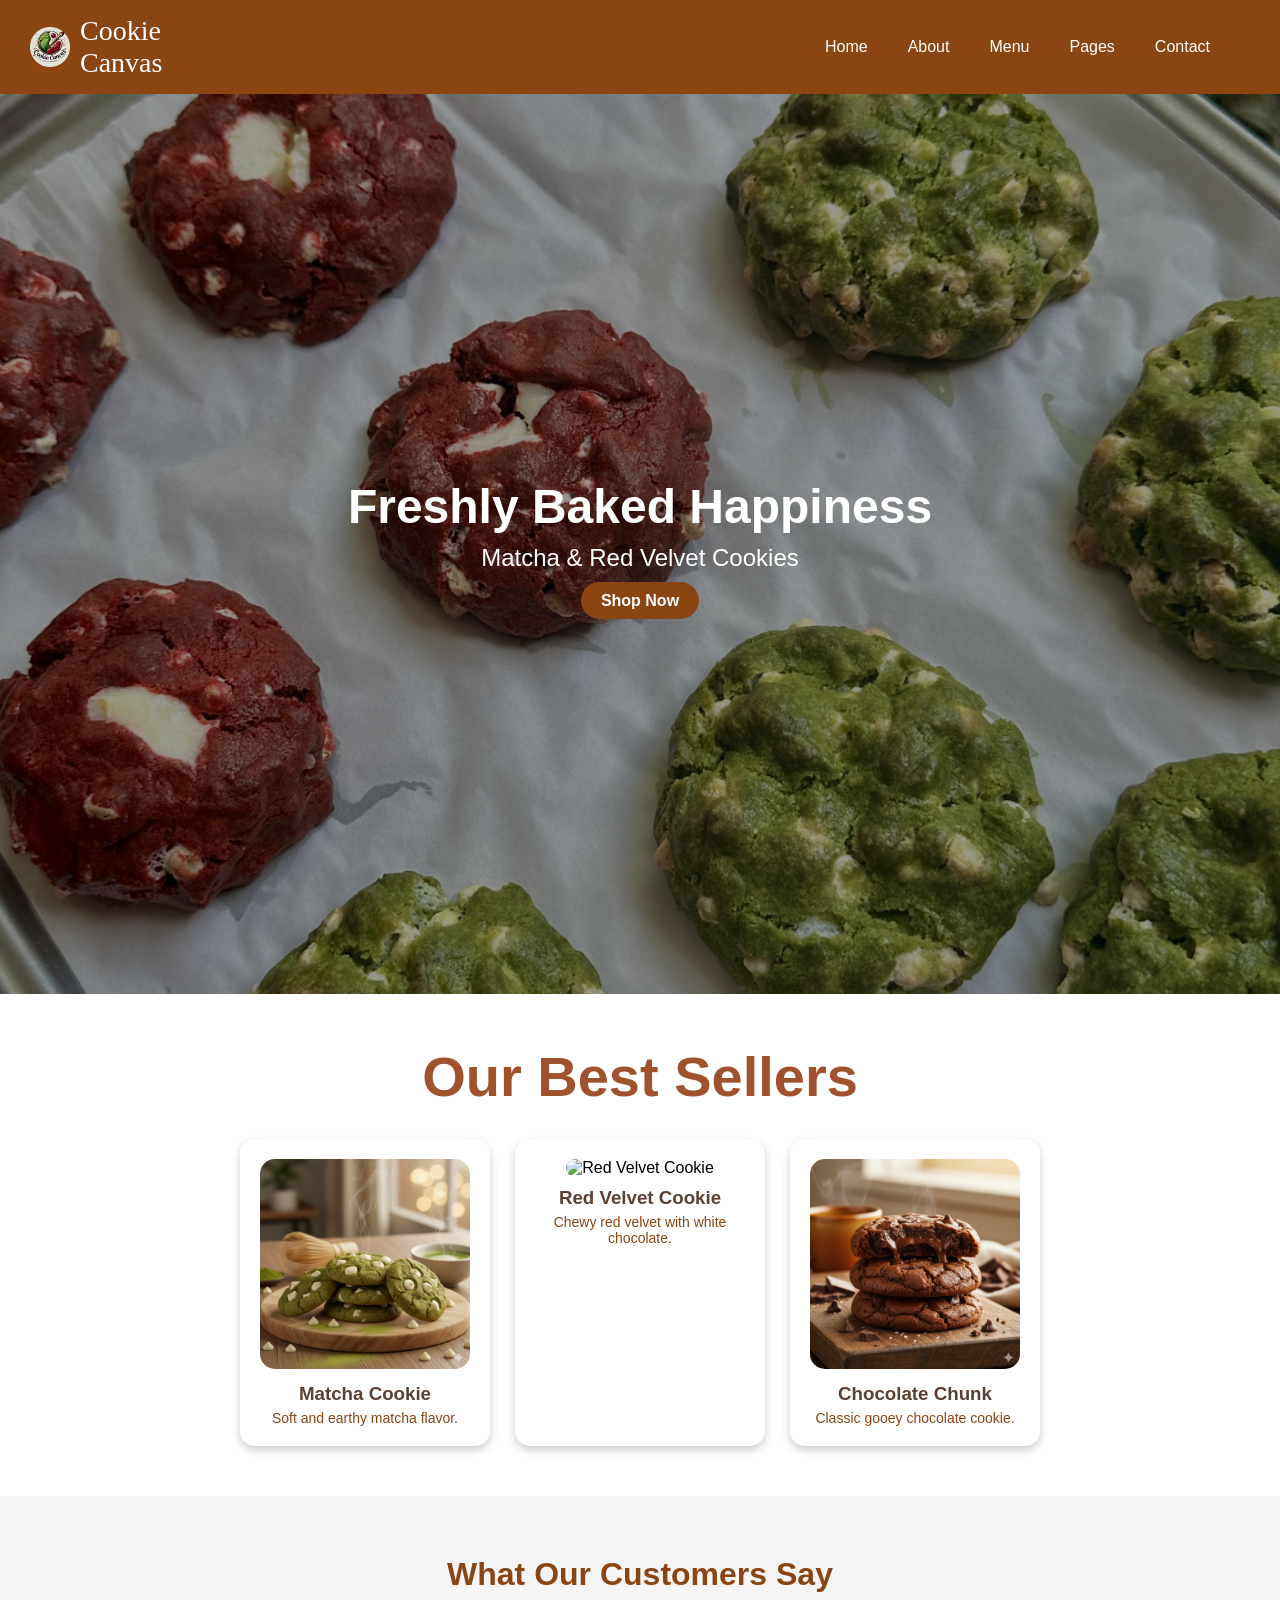
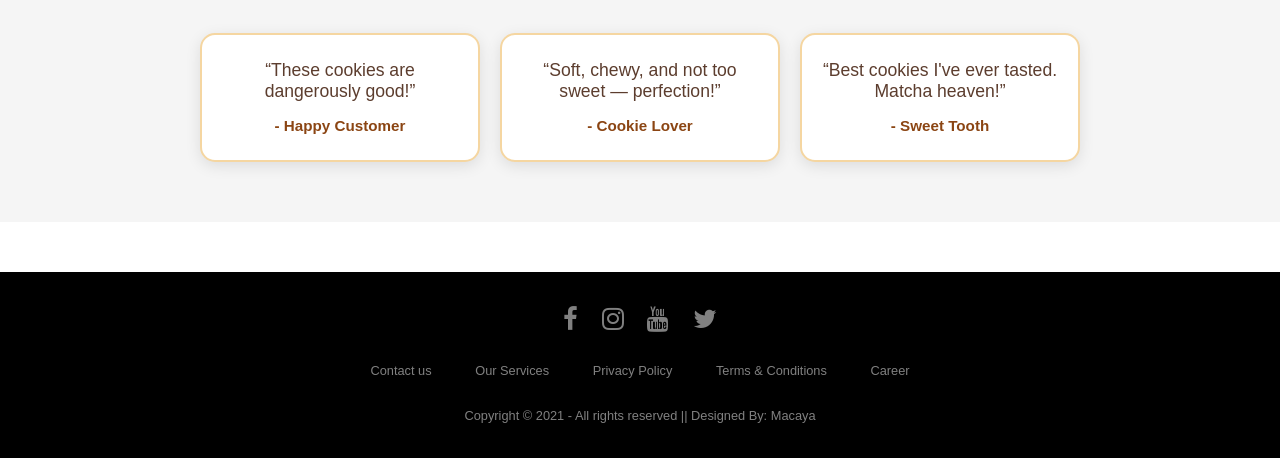
==== index.html @ 26f662c9 "Add files via upload initial upload" ====
<!DOCTYPE html>
<html>
    <head>
        <meta charset="UTF-8" />
        <meta name="viewport" content="width=device-width, initial-scale=1.0" />
        <title>Cookies Canvas</title>

        <!-- Font Awesome for icons -->
        <link rel="stylesheet" href="https://cdnjs.cloudflare.com/ajax/libs/font-awesome/4.7.0/css/font-awesome.min.css">
        <!-- Css File -->
        <link rel="stylesheet" href="cookie.css">
    </head>

    <body class="mainPage-body">
        <!-- Navigation Bar -->
        <nav class="navbar">
            <div class="logo-container">
                <img src="Logo.png" alt="Cookie Canvas Logo">
                <span class="site-title">Cookie Canvas</span>
            </div>
                <ul class="nav-links">
                    <li><a href="#">Home</a></li>
                    <li><a href="about.html">About</a></li>
                    <li><a href="menu.html">Menu</a></li>
                    <li><a href="#">Pages</a></li>
                    <li><a href="#">Contact</a></li>
                </ul>
        </nav>

        <!-- Section 1 -->
        <section class="hero">
            <div class="hero-content">
                <h1>Freshly Baked Happiness</h1>
                <p>Matcha & Red Velvet Cookies</p>
                <a href="menu.html" class="shop-btn">Shop Now</a>
            </div>
        </section>


        <!-- Product Section -->
        <section id="products" class="product-section">
            <h2>Our Best Sellers</h2>
                <div class="product-grid">
                    <div class="product-card">
                    <img src="matcha.png" alt="Matcha Cookie" />
                    <h3>Matcha Cookie</h3>
                    <p>Soft and earthy matcha flavor.</p>
                </div>

            <div class="product-card">
                <img src="red velvet2.png" alt="Red Velvet Cookie" />
                <h3>Red Velvet Cookie</h3>
                <p>Chewy red velvet with white chocolate.</p>
            </div>

            <div class="product-card">
                <img src="Choco.png" alt="Chocolate Chunk" />
                <h3>Chocolate Chunk</h3>
                <p>Classic gooey chocolate cookie.</p>
            </div>
        </section>

        <!-- Section 2 -->
        <section class="testimonials">
            <h2>What Our Customers Say</h2>
            <div class="testimonial-container">
                <div class="testimonial">
                    <p>“These cookies are dangerously good!” </p>
                    <span>- Happy Customer</span>
                </div>

                <div class="testimonial">
                    <p>“Soft, chewy, and not too sweet — perfection!” </p>
                    <span>- Cookie Lover</span>
                </div>

                <div class="testimonial">
                    <p>“Best cookies I've ever tasted. Matcha heaven!” </p>
                    <span>- Sweet Tooth</span>
                </div>
            </div>
        </section>

        <!-- Footer -->
        <footer>
            <div class="footer">
            <div class="row">
            <a href="https://www.facebook.com/"><i class="fa fa-facebook"></i></a>
            <a href="https://www.instagram.com/"><i class="fa fa-instagram"></i></a>
            <a href="https://www.youtube.com/"><i class="fa fa-youtube"></i></a>
            <a href="https://x.com/"><i class="fa fa-twitter"></i></a>
            </div>
            
            <div class="row">
            <ul>
            <li><a href="#">Contact us</a></li>
            <li><a href="#">Our Services</a></li>
            <li><a href="#">Privacy Policy</a></li>
            <li><a href="#">Terms & Conditions</a></li>
            <li><a href="#">Career</a></li>
            </ul>
            </div>
            
            <div class="row">
            Copyright © 2021 - All rights reserved || Designed By: Macaya 
            </div>
            </div>
        </footer>


    </body>
</html>
---- cookie.css ----
* {
    margin: 0;
    padding: 0;
    box-sizing: border-box;
    font-family: 'Poppins', sans-serif;
}


/*------------------LOG IN PAGE------------------*/
.login-body{
    background-image: url('logInPage.png');
    background-size: cover;
    background-position: center;
    background-repeat: no-repeat;
    height: 100vh;
    display: flex;
    justify-content: center;
    align-items: center;
}

.login-container{
    background: rgb(255, 255, 255, 0.15);
    backdrop-filter: blur(10px);
    -webkit-backdrop-filter: blur(10px);
    border: 1px solid rgba(255, 255, 255, 0.25);
    border-radius: 15px;
    padding: 40px 50px;
    text-align: center;
    box-shadow: 0 4px 30px rgb(0, 0, 0, 0.2);
    width: 350px notes
}

.login-container h1 {
    color: #8b4513;
    margin-bottom: 10px;
}

.login-container p {
    color: white;
    margin-bottom: 20px;
    text-align: center;
}

#loginForm{
    display: flex;
    flex-direction: column;
    align-items: center;
}

.login-container input {
    width: 100%;
    padding: 10px;
    margin: 10px 0;
    border-radius: 8px;
    border: none;
    font-size: 14px;
}

.login-container button {
    background-color: #8B4513;
    color: white;
    border: none;
    padding: 10px 20px;
    border-radius: 20px;
    font-size: 16px;
    cursor: pointer;
    transition: background 0.3s ease;
}

.login-container button:hover {
    background-color: #a0522d;
}

.small-text {
    font-size: 0.9em;
    color: #fff;
    margin-top: 10px;
    cursor: pointer;
}



/*------------------MAIN PAGE------------------*/
.mainPage-body {
  background-color: white;
  font-family: 'Poppins', sans-serif;
}

.navbar {
    background-color: #8B4513;
    align-items: center;
    color: white;
    display: flex;
    justify-content: flex-start;
    padding: 15px 30px;
}

.logo-container {
    display: flex;
    align-items: center;
    margin-right: 50%;
}

.logo-container img {
    height: 40px;
    margin-right: 10px;
}

.site-title {
    font-family: 'Playfair Display', serif;
    font-size: 28px;
    color: white;
}

.nav-links {
    list-style: none;
    display: flex;
    padding: 0;
    margin: 0;
}

.nav-links li {
    margin-right: 40px;
}

.nav-links a {
    text-decoration: none;
    color: white;
    font-family: 'Open Sans', sans-serif;
    font-size: 16px;
    transition: color 0.3s ease;
}

.nav-links a:hover {
    color: #f5d6a1;
}

.nav-links .active a {
    background-color: #e0e6d6;
    padding: 8px 15px;
    border-radius: 5px;
    color: #333;
}




.logout {
    background-color: #fff8dc;
    color: black;
    padding: 6px 12px;
    border-radius: 8px;
}

 add this 
.nav-links a.logout {
  color: black;
}

.logout:hover {
  background-color: #f3e5ab;
}
  

/*Section 1*/
.hero {
    background-image: url('cookies2.jpeg');
    background-size: cover;
    background-position: center;
    background-repeat: no-repeat;
    height: 100vh;
    display: flex;
    justify-content: center;
    align-items: center;
    text-align: center;
    color: white;
    position: relative;
}

.hero::before {
    content: "";
    position: absolute;
    top: 0;
    left: 0;
    width: 100%;
    height: 100%;
    background: rgba(0, 0, 0, 0.4);
    z-index: 1;
}

.hero-content {
    position: relative;
    z-index: 2;
}

.hero h1 {
    font-size: 3em;
    margin-bottom: 10px;
}

.hero p {
    font-size: 1.5em;
    margin-bottom: 20px;
}

.shop-btn {
    background-color: #8B4513;
    color: white;
    padding: 10px 20px;
    border-radius: 20px;
    text-decoration: none;
    font-weight: bold;
    transition: background 0.3s ease;
}

.shop-btn:hover {
    background-color: #a0522d;
}

/* Section 2 */
.testimonials {
    background-color: whitesmoke;
    padding: 60px 20px;
    text-align: center;
}

.testimonials h2 {
    color: #8B4513;
    font-size: 2em;
    margin-bottom: 40px;
}

.testimonial-container {
    display: flex;
    flex-wrap: wrap;
    justify-content: center;
    gap: 20px;
}

.testimonial { /*box*/
    background: #fff;
    border: 2px solid #f5d6a1;
    border-radius: 15px;
    box-shadow: 0 4px 15px rgba(0, 0, 0, 0.1);
    width: 280px;
    padding: 25px 20px;
    transition: transform 0.3s ease, box-shadox 0.3 ease;
}

.testimonial:hover {
    transform: translateY(-5px);
    box-shadow: 0 6px 20px rgba(0, 0, 0, 0.15);
}

.testimonial p {
    color: #5c3d2e;
    font-size: 1.1em;
    margin-bottom: 15px;
}

.testimonial span {
    color: #8B4513;
    font-weight: bold;
    font-size: 0.95em;
}

.footer {
  background: #000;
  color: gray;
  padding: 20px 0;
  font-family: 'Play', sans-serif;
  text-align: center;
  width: 100%;
  position: relative; /* or fixed if you want it always visible */
  bottom: 0;
  left: 0;
  margin-top: 50px;
}

.footer .row {
  width: 100%;
  margin: 10px 0;
  padding: 5px 0;
  font-size: 0.8em;
}

.footer .row a {
  text-decoration: none;
  color: gray;
  transition: 0.5s;
}

.footer .row a:hover {
  color: #fff;
}

.footer .row ul {
  width: 100%;
  padding: 0;
  margin: 10px 0;
}

.footer .row ul li {
  display: inline-block;
  margin: 0 20px;
}

.footer .row a i {
  font-size: 2em;
  margin: 0 10px;
}

/* Responsive footer */
@media (max-width: 720px) {
  .footer {
    text-align: left;
    padding: 5%;
  }

  .footer .row ul li {
    display: block;
    margin: 10px 0;
    text-align: left;
  }

  .footer .row a i {
    margin: 0 5%;
  }
}


/*------------------MENU PAGE------------------*/
/* Product Section */
.product-section {
    text-align: center;
    padding: 50px 20px;
}

.product-section h2 {
    color: #a0522d;
    margin-bottom: 30px;
}

.section-description {
    color: #6c757d;
    font-size: 1rem;
    font-weight: 400;
    max-width: 600px;
    margin: 0 auto 25px auto;
}

.product-grid {
    display: flex;
    justify-content: center;
    flex-wrap: wrap;
    gap: 25px;
}

.product-card { /*Card sa 3*/
    background: #fff;
    border-radius: 15px;
    box-shadow: 0 4px 10px rgb(0, 0, 0, 0.2);
    padding: 20px;
    width: 250px;
    transition: transform 0.3s, box-shadow 0.3s;
}

.product-card:hover {
    transform: scale(1.05);
    box-shadow: 0 6px 15px rgba(0, 0, 0, 0.3);
}

.product-card img {
    width: 100%;
    border-radius: 15px;
}

.product-card h3 {
    color: #5c4033;
    margin: 10px 0 5px;
}

.product-card p {
    color: #8B4513;
    font-size: 14px;
}

.product-card button {
    margin-top: 10px;
    padding: 8px 15px;
    background-color: #a0522d;
    color: white;
    border: none;
    border-radius: 15px;
    cursor: pointer;
    transition: 0.3s;
}

.product-card button:hover {
    background-color: #8B4513;
}


.product-section h2 {
    font-size: 3.5em;
}

.product-card span {
    display: block;
    margin-top: 10px;
    font-weight: bold;
    color: #a0522d;
}

/*------------------ABOUT PAGE------------------*/
.about-section {
    display: flex;
    align-items: center;
    justify-content: center;
    gap: 50px;
    padding: 80px 10%;
    background-color: white;
}

.about-image img {
    width: 380px;
    height: auto;
    border-radius: 20px;
    box-shadow: 0 4px 15px rgba(0, 0, 0, 0.1);
}

.about-content {
    max-width: 500px;
    color: #333;
}

.about-content h2 {
    font-size: 1.8em;
    color: #2b2b2b;
    margin-bottom: 15px;
}

.about-content p {
    font-size: 1em;
    line-height: 1.6;
    color: #555;
    margin-bottom: 15px;
}

.contact-card {
    background-color: #2b2b2b;
    color: #fff;
    border-radius: 12px;
    padding: 25px;
    box-shadow: 0 5px 20px rgba(0, 0, 0, 0.15);
    width: 72%;
}

.contact-card h3 {
    margin-bottom: 15px;
    font-size: 1.2em;
}

.contact-card p {
    margin: 8px 0;
    font-size: 0.95em;
    color: lightgrey;
}
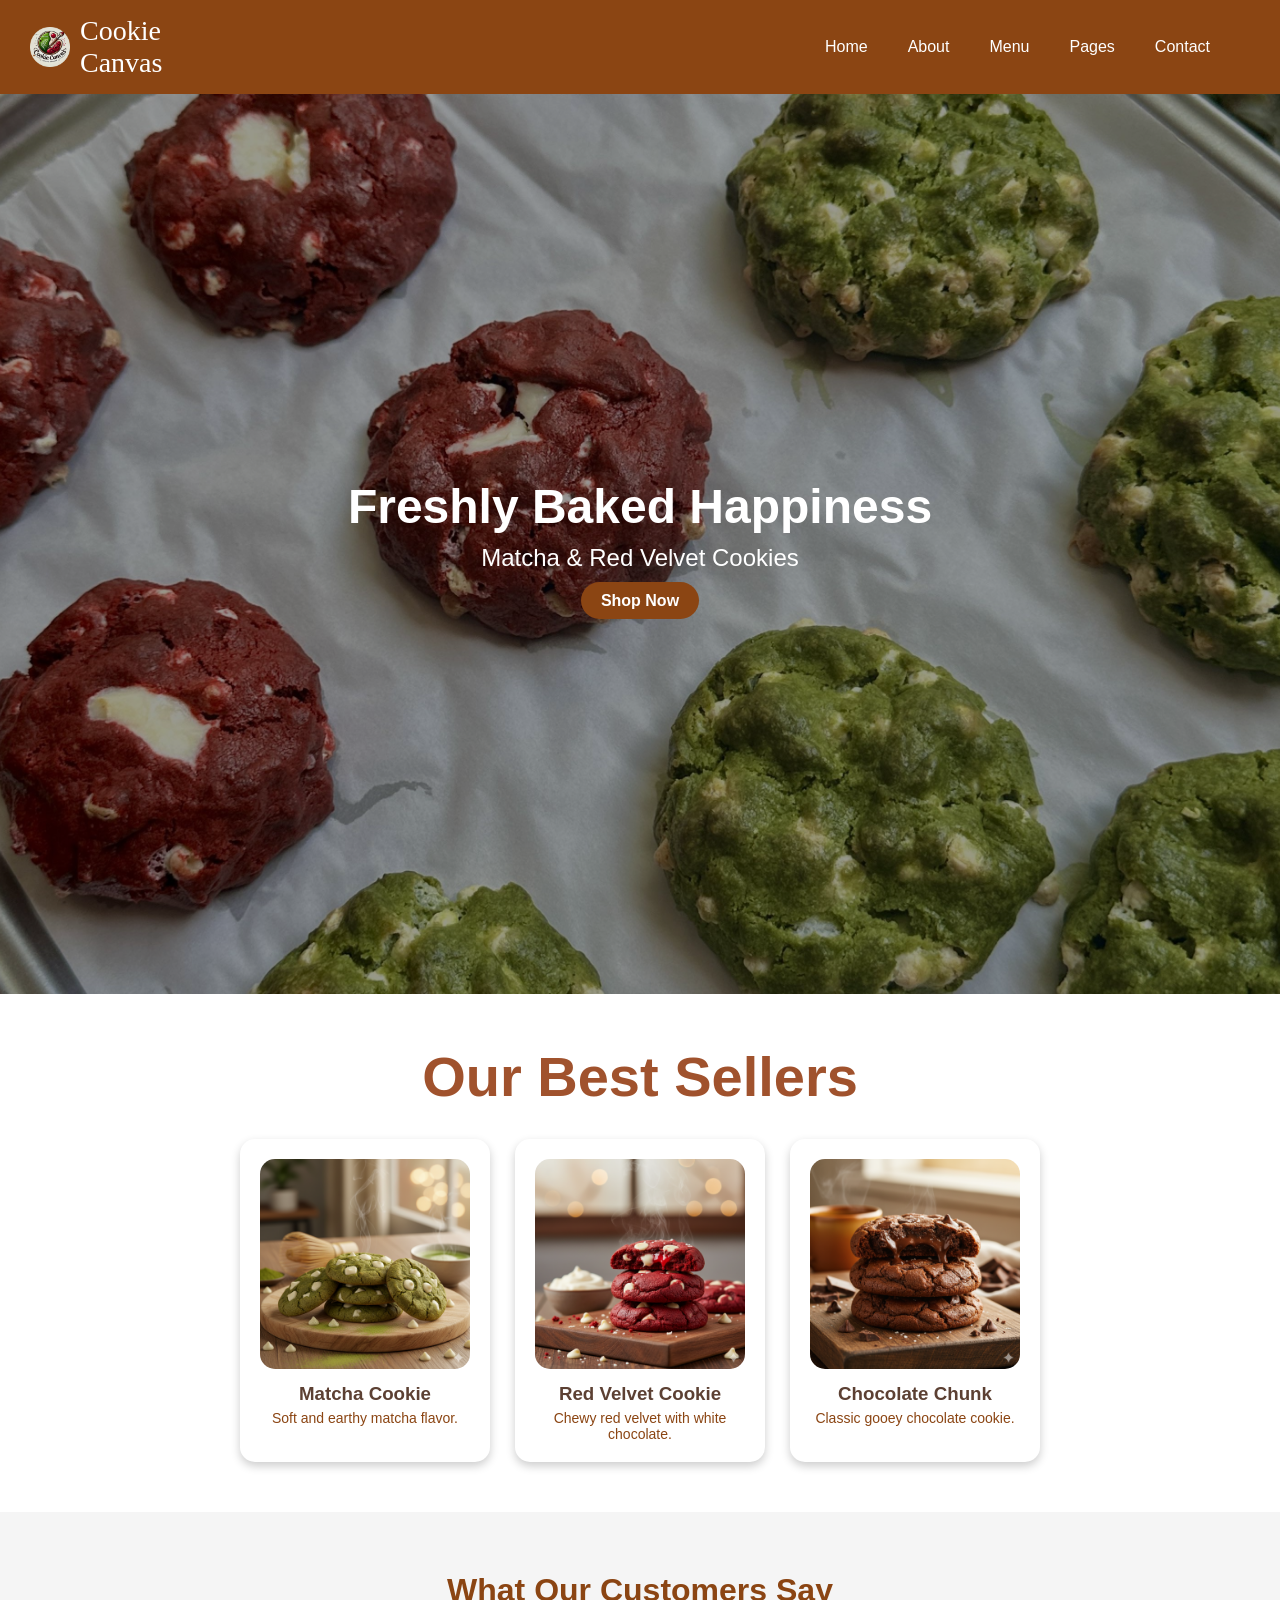
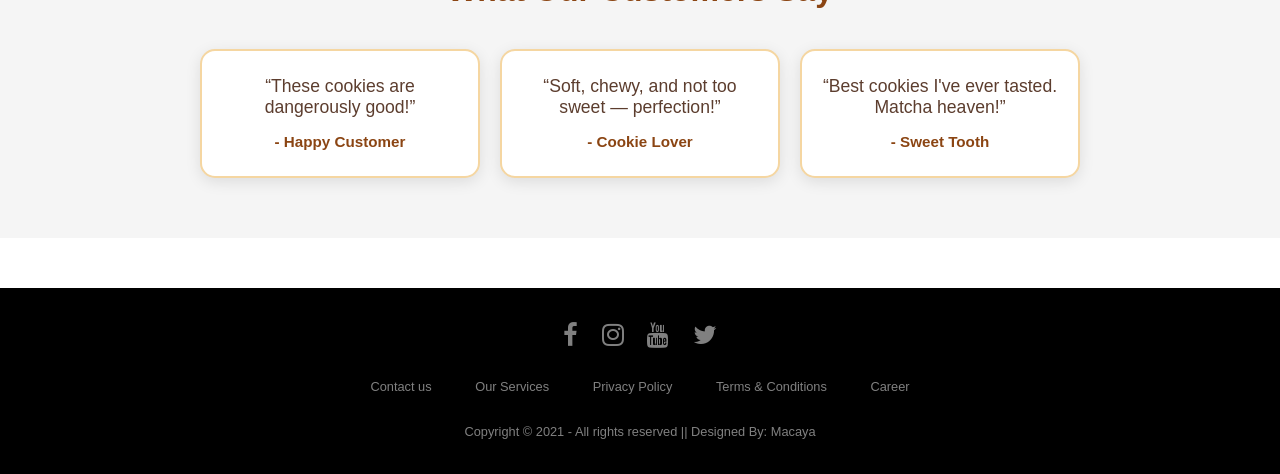
==== commit 31ecc6c4: "index.html" ====
--- a/index.html
+++ b/index.html
@@ -48,7 +48,7 @@
                 </div>
 
             <div class="product-card">
-                <img src="red velvet2.png" alt="Red Velvet Cookie" />
+                <img src="red-velvet2.png" alt="Red Velvet Cookie" />
                 <h3>Red Velvet Cookie</h3>
                 <p>Chewy red velvet with white chocolate.</p>
             </div>
@@ -109,4 +109,4 @@
 
 
     </body>
-</html>+</html>
